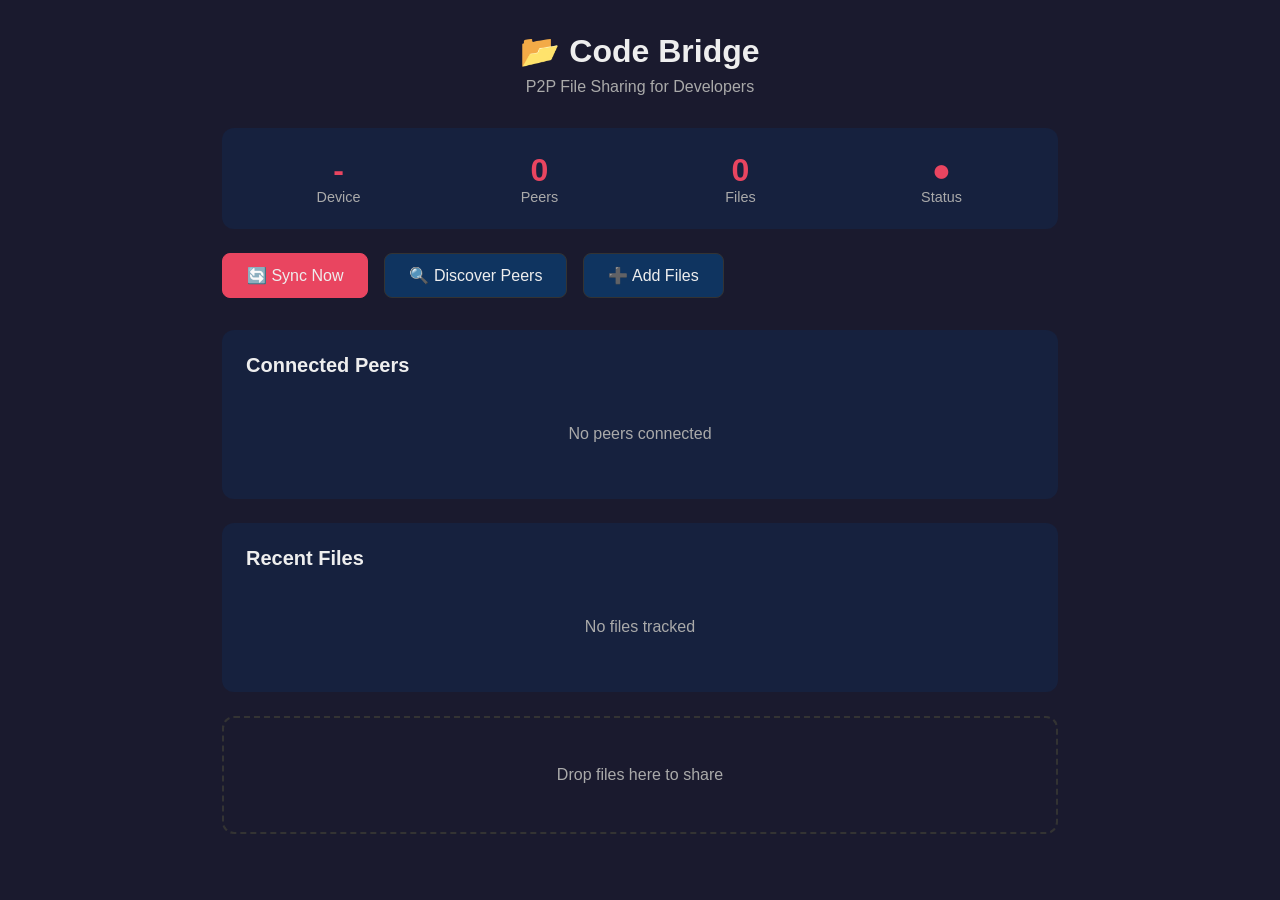
==== apps/desktop-ubuntu/src/index.html @ 5fa214fa "Implement Coachly Code Bridge - Full Phase 1 Complete implementation of P2P file sharing bridge for " ====
<!DOCTYPE html>
<html lang="en">
<head>
    <meta charset="UTF-8">
    <meta name="viewport" content="width=device-width, initial-scale=1.0">
    <title>Code Bridge</title>
    <style>
        :root {
            --bg-primary: #1a1a2e;
            --bg-secondary: #16213e;
            --bg-tertiary: #0f3460;
            --text-primary: #eee;
            --text-secondary: #aaa;
            --accent: #e94560;
            --success: #4ade80;
        }

        * {
            box-sizing: border-box;
            margin: 0;
            padding: 0;
        }

        body {
            font-family: -apple-system, BlinkMacSystemFont, 'Segoe UI', Roboto, sans-serif;
            background: var(--bg-primary);
            color: var(--text-primary);
            min-height: 100vh;
        }

        .container {
            max-width: 900px;
            margin: 0 auto;
            padding: 2rem;
        }

        header {
            text-align: center;
            margin-bottom: 2rem;
        }

        header h1 {
            font-size: 2rem;
            margin-bottom: 0.5rem;
        }

        header p {
            color: var(--text-secondary);
        }

        .status-card {
            background: var(--bg-secondary);
            border-radius: 12px;
            padding: 1.5rem;
            margin-bottom: 1.5rem;
            display: grid;
            grid-template-columns: repeat(auto-fit, minmax(150px, 1fr));
            gap: 1rem;
        }

        .stat {
            text-align: center;
        }

        .stat-value {
            font-size: 2rem;
            font-weight: bold;
            color: var(--accent);
        }

        .stat-label {
            font-size: 0.9rem;
            color: var(--text-secondary);
        }

        .actions {
            display: flex;
            gap: 1rem;
            margin-bottom: 2rem;
            flex-wrap: wrap;
        }

        button {
            padding: 0.75rem 1.5rem;
            background: var(--bg-tertiary);
            border: 1px solid #333;
            border-radius: 8px;
            color: var(--text-primary);
            cursor: pointer;
            font-size: 1rem;
            transition: all 0.2s;
        }

        button:hover {
            background: var(--accent);
            border-color: var(--accent);
        }

        button.primary {
            background: var(--accent);
            border-color: var(--accent);
        }

        .section {
            background: var(--bg-secondary);
            border-radius: 12px;
            padding: 1.5rem;
            margin-bottom: 1.5rem;
        }

        .section h2 {
            margin-bottom: 1rem;
            font-size: 1.25rem;
        }

        .list {
            list-style: none;
        }

        .list-item {
            display: flex;
            justify-content: space-between;
            align-items: center;
            padding: 0.75rem 0;
            border-bottom: 1px solid #333;
        }

        .list-item:last-child {
            border-bottom: none;
        }

        .list-item-name {
            display: flex;
            align-items: center;
            gap: 0.5rem;
        }

        .list-item-meta {
            color: var(--text-secondary);
            font-size: 0.9rem;
        }

        .status-dot {
            width: 8px;
            height: 8px;
            border-radius: 50%;
            background: var(--success);
        }

        .empty {
            text-align: center;
            color: var(--text-secondary);
            padding: 2rem;
        }

        .drop-zone {
            border: 2px dashed #333;
            border-radius: 12px;
            padding: 3rem;
            text-align: center;
            color: var(--text-secondary);
            transition: all 0.2s;
        }

        .drop-zone.active {
            border-color: var(--accent);
            background: rgba(233, 69, 96, 0.1);
        }
    </style>
</head>
<body>
    <div class="container">
        <header>
            <h1>📂 Code Bridge</h1>
            <p>P2P File Sharing for Developers</p>
        </header>

        <div class="status-card">
            <div class="stat">
                <div class="stat-value" id="device-name">-</div>
                <div class="stat-label">Device</div>
            </div>
            <div class="stat">
                <div class="stat-value" id="peer-count">0</div>
                <div class="stat-label">Peers</div>
            </div>
            <div class="stat">
                <div class="stat-value" id="file-count">0</div>
                <div class="stat-label">Files</div>
            </div>
            <div class="stat">
                <div class="stat-value" id="sync-status">●</div>
                <div class="stat-label">Status</div>
            </div>
        </div>

        <div class="actions">
            <button class="primary" id="sync-btn">🔄 Sync Now</button>
            <button id="discover-btn">🔍 Discover Peers</button>
            <button id="add-files-btn">➕ Add Files</button>
        </div>

        <div class="section">
            <h2>Connected Peers</h2>
            <ul class="list" id="peer-list">
                <li class="empty">No peers connected</li>
            </ul>
        </div>

        <div class="section">
            <h2>Recent Files</h2>
            <ul class="list" id="file-list">
                <li class="empty">No files tracked</li>
            </ul>
        </div>

        <div class="drop-zone" id="drop-zone">
            <p>Drop files here to share</p>
        </div>
    </div>

    <script>
        const { invoke } = window.__TAURI__.core;

        async function updateStatus() {
            try {
                const status = await invoke('get_status');
                document.getElementById('device-name').textContent = status.device_name;
                document.getElementById('peer-count').textContent = status.peer_count;
                document.getElementById('file-count').textContent = status.file_count;
                document.getElementById('sync-status').textContent = status.is_syncing ? '🔄' : '✓';
                document.getElementById('sync-status').style.color = status.is_syncing ? '#fbbf24' : '#4ade80';
            } catch (e) {
                console.error('Failed to get status:', e);
            }
        }

        async function updatePeers() {
            try {
                const peers = await invoke('list_peers');
                const list = document.getElementById('peer-list');

                if (peers.length === 0) {
                    list.innerHTML = '<li class="empty">No peers connected</li>';
                } else {
                    list.innerHTML = peers.map(p => `
                        <li class="list-item">
                            <span class="list-item-name">
                                <span class="status-dot"></span>
                                ${p.name}
                            </span>
                            <span class="list-item-meta">${p.id.slice(0, 16)}...</span>
                        </li>
                    `).join('');
                }
            } catch (e) {
                console.error('Failed to list peers:', e);
            }
        }

        async function updateFiles() {
            try {
                const files = await invoke('list_files');
                const list = document.getElementById('file-list');

                if (files.length === 0) {
                    list.innerHTML = '<li class="empty">No files tracked</li>';
                } else {
                    list.innerHTML = files.slice(0, 10).map(f => `
                        <li class="list-item">
                            <span class="list-item-name">${f.path}</span>
                            <span class="list-item-meta">${formatSize(f.size)}</span>
                        </li>
                    `).join('');
                }
            } catch (e) {
                console.error('Failed to list files:', e);
            }
        }

        function formatSize(bytes) {
            const units = ['B', 'KB', 'MB', 'GB'];
            let size = bytes;
            let unitIndex = 0;
            while (size >= 1024 && unitIndex < units.length - 1) {
                size /= 1024;
                unitIndex++;
            }
            return `${size.toFixed(1)} ${units[unitIndex]}`;
        }

        document.getElementById('sync-btn').addEventListener('click', async () => {
            try {
                await invoke('start_sync');
                updateStatus();
            } catch (e) {
                console.error('Sync failed:', e);
            }
        });

        document.getElementById('discover-btn').addEventListener('click', async () => {
            try {
                await invoke('discover_peers');
                updatePeers();
            } catch (e) {
                console.error('Discovery failed:', e);
            }
        });

        document.getElementById('add-files-btn').addEventListener('click', async () => {
            // Use Tauri dialog
            const { open } = window.__TAURI__.dialog;
            const selected = await open({ multiple: true, directory: false });
            if (selected) {
                const paths = Array.isArray(selected) ? selected : [selected];
                const count = await invoke('add_files', { paths });
                alert(`Added ${count} files`);
                updateFiles();
                updateStatus();
            }
        });

        // Drag and drop
        const dropZone = document.getElementById('drop-zone');
        dropZone.addEventListener('dragover', (e) => {
            e.preventDefault();
            dropZone.classList.add('active');
        });
        dropZone.addEventListener('dragleave', () => {
            dropZone.classList.remove('active');
        });
        dropZone.addEventListener('drop', async (e) => {
            e.preventDefault();
            dropZone.classList.remove('active');
            // Handle dropped files via Tauri
        });

        // Initial load
        updateStatus();
        updatePeers();
        updateFiles();

        // Periodic refresh
        setInterval(() => {
            updateStatus();
            updatePeers();
        }, 5000);
    </script>
</body>
</html>
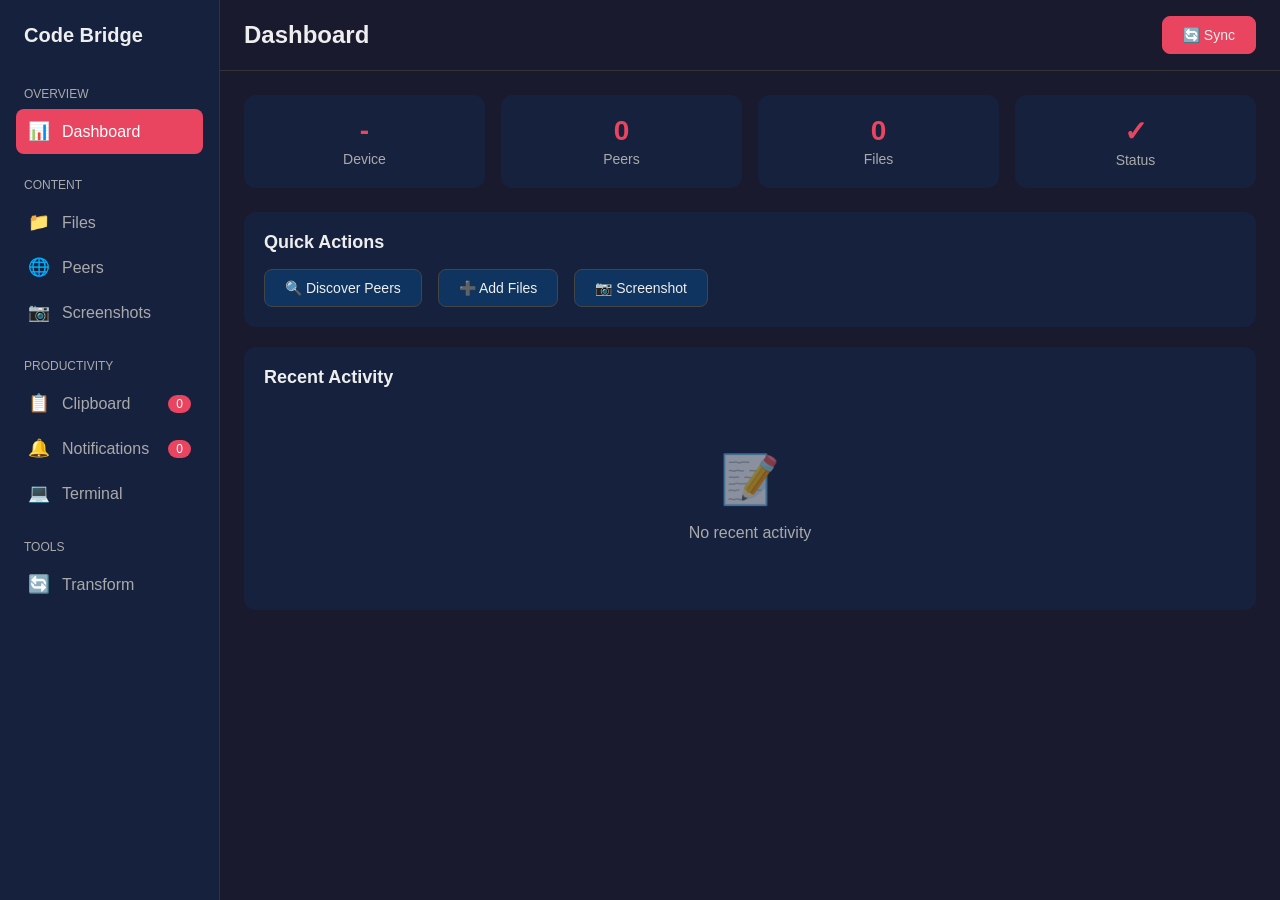
==== commit fa6a34e4: "Add new productivity features with cross-platform UI Implement Phase 2 features from the enhancement" ====
--- a/apps/desktop-ubuntu/src/index.html
+++ b/apps/desktop-ubuntu/src/index.html
@@ -13,6 +13,9 @@
             --text-secondary: #aaa;
             --accent: #e94560;
             --success: #4ade80;
+            --warning: #fbbf24;
+            --error: #ef4444;
+            --info: #3b82f6;
         }
 
         * {
@@ -26,74 +29,162 @@
             background: var(--bg-primary);
             color: var(--text-primary);
             min-height: 100vh;
-        }
-
-        .container {
-            max-width: 900px;
-            margin: 0 auto;
-            padding: 2rem;
-        }
-
-        header {
-            text-align: center;
+            display: flex;
+        }
+
+        /* Sidebar */
+        .sidebar {
+            width: 220px;
+            background: var(--bg-secondary);
+            padding: 1rem;
+            display: flex;
+            flex-direction: column;
+            border-right: 1px solid #333;
+        }
+
+        .logo {
+            font-size: 1.25rem;
+            font-weight: bold;
             margin-bottom: 2rem;
-        }
-
-        header h1 {
-            font-size: 2rem;
+            padding: 0.5rem;
+        }
+
+        .nav-section {
+            margin-bottom: 1.5rem;
+        }
+
+        .nav-section-title {
+            font-size: 0.75rem;
+            text-transform: uppercase;
+            color: var(--text-secondary);
             margin-bottom: 0.5rem;
-        }
-
-        header p {
+            padding: 0 0.5rem;
+        }
+
+        .nav-item {
+            display: flex;
+            align-items: center;
+            gap: 0.75rem;
+            padding: 0.75rem;
+            border-radius: 8px;
+            cursor: pointer;
+            transition: all 0.2s;
             color: var(--text-secondary);
+        }
+
+        .nav-item:hover {
+            background: var(--bg-tertiary);
+            color: var(--text-primary);
+        }
+
+        .nav-item.active {
+            background: var(--accent);
+            color: white;
+        }
+
+        .nav-item .icon {
+            font-size: 1.1rem;
+        }
+
+        .nav-item .badge {
+            margin-left: auto;
+            background: var(--accent);
+            color: white;
+            padding: 0.125rem 0.5rem;
+            border-radius: 10px;
+            font-size: 0.75rem;
+        }
+
+        .nav-item.active .badge {
+            background: white;
+            color: var(--accent);
+        }
+
+        /* Main Content */
+        .main {
+            flex: 1;
+            display: flex;
+            flex-direction: column;
+            overflow: hidden;
+        }
+
+        .header {
+            padding: 1rem 1.5rem;
+            border-bottom: 1px solid #333;
+            display: flex;
+            align-items: center;
+            justify-content: space-between;
+        }
+
+        .header h1 {
+            font-size: 1.5rem;
+        }
+
+        .header-actions {
+            display: flex;
+            gap: 0.5rem;
+        }
+
+        .content {
+            flex: 1;
+            overflow-y: auto;
+            padding: 1.5rem;
+        }
+
+        /* View containers */
+        .view {
+            display: none;
+        }
+
+        .view.active {
+            display: block;
+        }
+
+        /* Status cards */
+        .status-grid {
+            display: grid;
+            grid-template-columns: repeat(auto-fit, minmax(150px, 1fr));
+            gap: 1rem;
+            margin-bottom: 1.5rem;
         }
 
         .status-card {
             background: var(--bg-secondary);
             border-radius: 12px;
-            padding: 1.5rem;
-            margin-bottom: 1.5rem;
-            display: grid;
-            grid-template-columns: repeat(auto-fit, minmax(150px, 1fr));
-            gap: 1rem;
-        }
-
-        .stat {
+            padding: 1.25rem;
             text-align: center;
         }
 
-        .stat-value {
-            font-size: 2rem;
+        .status-card .value {
+            font-size: 1.75rem;
             font-weight: bold;
             color: var(--accent);
         }
 
-        .stat-label {
-            font-size: 0.9rem;
+        .status-card .label {
+            font-size: 0.875rem;
             color: var(--text-secondary);
-        }
-
-        .actions {
-            display: flex;
-            gap: 1rem;
-            margin-bottom: 2rem;
-            flex-wrap: wrap;
-        }
-
+            margin-top: 0.25rem;
+        }
+
+        /* Buttons */
         button {
-            padding: 0.75rem 1.5rem;
+            padding: 0.625rem 1.25rem;
             background: var(--bg-tertiary);
-            border: 1px solid #333;
+            border: 1px solid #444;
             border-radius: 8px;
             color: var(--text-primary);
             cursor: pointer;
-            font-size: 1rem;
+            font-size: 0.875rem;
             transition: all 0.2s;
+            display: inline-flex;
+            align-items: center;
+            gap: 0.5rem;
         }
 
         button:hover {
-            background: var(--accent);
-            border-color: var(--accent);
+            background: #1a4d6e;
+            border-color: #555;
         }
 
         button.primary {
@@ -101,127 +192,860 @@
             border-color: var(--accent);
         }
 
+        button.primary:hover {
+            background: #d13550;
+        }
+
+        button.small {
+            padding: 0.375rem 0.75rem;
+            font-size: 0.75rem;
+        }
+
+        /* Section boxes */
         .section {
             background: var(--bg-secondary);
             border-radius: 12px;
-            padding: 1.5rem;
-            margin-bottom: 1.5rem;
-        }
-
-        .section h2 {
+            padding: 1.25rem;
+            margin-bottom: 1.25rem;
+        }
+
+        .section-header {
+            display: flex;
+            align-items: center;
+            justify-content: space-between;
             margin-bottom: 1rem;
-            font-size: 1.25rem;
-        }
-
+        }
+
+        .section-title {
+            font-size: 1.125rem;
+            font-weight: 600;
+        }
+
+        /* Lists */
         .list {
             list-style: none;
         }
 
         .list-item {
             display: flex;
-            justify-content: space-between;
             align-items: center;
-            padding: 0.75rem 0;
+            padding: 0.875rem;
             border-bottom: 1px solid #333;
+            gap: 1rem;
+            transition: background 0.2s;
         }
 
         .list-item:last-child {
             border-bottom: none;
         }
 
-        .list-item-name {
+        .list-item:hover {
+            background: var(--bg-tertiary);
+            border-radius: 8px;
+        }
+
+        .list-item .icon {
+            font-size: 1.25rem;
+        }
+
+        .list-item .content {
+            flex: 1;
+            min-width: 0;
+        }
+
+        .list-item .title {
+            font-weight: 500;
+            margin-bottom: 0.25rem;
+        }
+
+        .list-item .subtitle {
+            font-size: 0.875rem;
+            color: var(--text-secondary);
+        }
+
+        .list-item .meta {
+            font-size: 0.875rem;
+            color: var(--text-secondary);
+            text-align: right;
+        }
+
+        .list-item .actions {
+            display: flex;
+            gap: 0.5rem;
+            opacity: 0;
+            transition: opacity 0.2s;
+        }
+
+        .list-item:hover .actions {
+            opacity: 1;
+        }
+
+        .empty {
+            text-align: center;
+            color: var(--text-secondary);
+            padding: 3rem;
+        }
+
+        .empty .icon {
+            font-size: 3rem;
+            margin-bottom: 1rem;
+            opacity: 0.5;
+        }
+
+        /* Split view */
+        .split-view {
+            display: grid;
+            grid-template-columns: 1fr 1fr;
+            gap: 1.5rem;
+            height: 100%;
+        }
+
+        .split-view > div {
+            display: flex;
+            flex-direction: column;
+            overflow: hidden;
+        }
+
+        /* Tabs */
+        .tabs {
+            display: flex;
+            gap: 0.5rem;
+            margin-bottom: 1rem;
+            border-bottom: 1px solid #333;
+            padding-bottom: 0.5rem;
+        }
+
+        .tab {
+            padding: 0.5rem 1rem;
+            background: transparent;
+            border: none;
+            border-radius: 6px;
+            color: var(--text-secondary);
+            cursor: pointer;
+        }
+
+        .tab:hover {
+            background: var(--bg-tertiary);
+            color: var(--text-primary);
+        }
+
+        .tab.active {
+            background: var(--accent);
+            color: white;
+        }
+
+        /* Forms */
+        .form-group {
+            margin-bottom: 1rem;
+        }
+
+        .form-label {
+            display: block;
+            font-size: 0.875rem;
+            color: var(--text-secondary);
+            margin-bottom: 0.5rem;
+        }
+
+        input, select, textarea {
+            width: 100%;
+            padding: 0.625rem;
+            background: var(--bg-tertiary);
+            border: 1px solid #444;
+            border-radius: 6px;
+            color: var(--text-primary);
+            font-size: 0.875rem;
+        }
+
+        input:focus, select:focus, textarea:focus {
+            outline: none;
+            border-color: var(--accent);
+        }
+
+        textarea {
+            resize: vertical;
+            font-family: 'Monaco', 'Menlo', monospace;
+        }
+
+        /* Code block */
+        .code-block {
+            background: #0d1117;
+            border-radius: 8px;
+            padding: 1rem;
+            font-family: 'Monaco', 'Menlo', monospace;
+            font-size: 0.875rem;
+            overflow-x: auto;
+            color: #c9d1d9;
+        }
+
+        /* Notification styles */
+        .notification-item {
+            position: relative;
+        }
+
+        .notification-item .priority-dot {
+            width: 8px;
+            height: 8px;
+            border-radius: 50%;
+            flex-shrink: 0;
+        }
+
+        .notification-item .priority-dot.critical { background: var(--error); }
+        .notification-item .priority-dot.high { background: var(--warning); }
+        .notification-item .priority-dot.normal { background: var(--info); }
+        .notification-item .priority-dot.low { background: var(--text-secondary); }
+
+        .notification-item.unread {
+            background: rgba(233, 69, 96, 0.05);
+        }
+
+        /* Terminal styles */
+        .terminal-output {
+            background: #0d1117;
+            border-radius: 8px;
+            padding: 1rem;
+            font-family: 'Monaco', 'Menlo', monospace;
+            font-size: 0.875rem;
+            color: #4ade80;
+            height: 300px;
+            overflow-y: auto;
+            white-space: pre-wrap;
+        }
+
+        .recording-controls {
+            display: flex;
+            align-items: center;
+            gap: 1rem;
+            padding: 1rem;
+            background: var(--bg-tertiary);
+            border-radius: 8px;
+            margin-bottom: 1rem;
+        }
+
+        .recording-indicator {
             display: flex;
             align-items: center;
             gap: 0.5rem;
         }
 
-        .list-item-meta {
+        .recording-indicator .dot {
+            width: 12px;
+            height: 12px;
+            border-radius: 50%;
+            background: var(--error);
+            animation: pulse 1s infinite;
+        }
+
+        @keyframes pulse {
+            0%, 100% { opacity: 1; }
+            50% { opacity: 0.5; }
+        }
+
+        /* Image preview */
+        .image-preview {
+            background: var(--bg-tertiary);
+            border-radius: 8px;
+            aspect-ratio: 16/9;
+            display: flex;
+            align-items: center;
+            justify-content: center;
             color: var(--text-secondary);
-            font-size: 0.9rem;
-        }
-
-        .status-dot {
-            width: 8px;
-            height: 8px;
-            border-radius: 50%;
-            background: var(--success);
-        }
-
-        .empty {
-            text-align: center;
-            color: var(--text-secondary);
-            padding: 2rem;
         }
 
         .drop-zone {
-            border: 2px dashed #333;
+            border: 2px dashed #444;
             border-radius: 12px;
             padding: 3rem;
             text-align: center;
             color: var(--text-secondary);
             transition: all 0.2s;
-        }
-
-        .drop-zone.active {
+            cursor: pointer;
+        }
+
+        .drop-zone:hover, .drop-zone.active {
             border-color: var(--accent);
             background: rgba(233, 69, 96, 0.1);
+        }
+
+        /* Category badges */
+        .category-badge {
+            padding: 0.25rem 0.5rem;
+            border-radius: 4px;
+            font-size: 0.75rem;
+            font-weight: 500;
+        }
+
+        .category-badge.build { background: #3b82f6; color: white; }
+        .category-badge.test { background: #8b5cf6; color: white; }
+        .category-badge.pr { background: #10b981; color: white; }
+        .category-badge.security { background: #ef4444; color: white; }
+        .category-badge.system { background: #6b7280; color: white; }
+        .category-badge.code { background: #f59e0b; color: white; }
+        .category-badge.text { background: #3b82f6; color: white; }
+        .category-badge.url { background: #8b5cf6; color: white; }
+
+        /* Slider */
+        input[type="range"] {
+            -webkit-appearance: none;
+            background: var(--bg-tertiary);
+            border-radius: 4px;
+            height: 8px;
+        }
+
+        input[type="range"]::-webkit-slider-thumb {
+            -webkit-appearance: none;
+            width: 18px;
+            height: 18px;
+            border-radius: 50%;
+            background: var(--accent);
+            cursor: pointer;
+        }
+
+        /* Toggle */
+        .toggle {
+            position: relative;
+            width: 44px;
+            height: 24px;
+            background: var(--bg-tertiary);
+            border-radius: 12px;
+            cursor: pointer;
+            transition: background 0.2s;
+        }
+
+        .toggle.active {
+            background: var(--accent);
+        }
+
+        .toggle::after {
+            content: '';
+            position: absolute;
+            top: 2px;
+            left: 2px;
+            width: 20px;
+            height: 20px;
+            background: white;
+            border-radius: 50%;
+            transition: transform 0.2s;
+        }
+
+        .toggle.active::after {
+            transform: translateX(20px);
+        }
+
+        /* Scrollbar */
+        ::-webkit-scrollbar {
+            width: 8px;
+        }
+
+        ::-webkit-scrollbar-track {
+            background: var(--bg-primary);
+        }
+
+        ::-webkit-scrollbar-thumb {
+            background: #444;
+            border-radius: 4px;
+        }
+
+        ::-webkit-scrollbar-thumb:hover {
+            background: #555;
         }
     </style>
 </head>
 <body>
-    <div class="container">
-        <header>
-            <h1>📂 Code Bridge</h1>
-            <p>P2P File Sharing for Developers</p>
-        </header>
-
-        <div class="status-card">
-            <div class="stat">
-                <div class="stat-value" id="device-name">-</div>
-                <div class="stat-label">Device</div>
-            </div>
-            <div class="stat">
-                <div class="stat-value" id="peer-count">0</div>
-                <div class="stat-label">Peers</div>
-            </div>
-            <div class="stat">
-                <div class="stat-value" id="file-count">0</div>
-                <div class="stat-label">Files</div>
-            </div>
-            <div class="stat">
-                <div class="stat-value" id="sync-status">●</div>
-                <div class="stat-label">Status</div>
+    <!-- Sidebar -->
+    <div class="sidebar">
+        <div class="logo">Code Bridge</div>
+
+        <div class="nav-section">
+            <div class="nav-section-title">Overview</div>
+            <div class="nav-item active" data-view="dashboard">
+                <span class="icon">📊</span>
+                <span>Dashboard</span>
             </div>
         </div>
 
-        <div class="actions">
-            <button class="primary" id="sync-btn">🔄 Sync Now</button>
-            <button id="discover-btn">🔍 Discover Peers</button>
-            <button id="add-files-btn">➕ Add Files</button>
+        <div class="nav-section">
+            <div class="nav-section-title">Content</div>
+            <div class="nav-item" data-view="files">
+                <span class="icon">📁</span>
+                <span>Files</span>
+            </div>
+            <div class="nav-item" data-view="peers">
+                <span class="icon">🌐</span>
+                <span>Peers</span>
+            </div>
+            <div class="nav-item" data-view="screenshots">
+                <span class="icon">📷</span>
+                <span>Screenshots</span>
+            </div>
         </div>
 
-        <div class="section">
-            <h2>Connected Peers</h2>
-            <ul class="list" id="peer-list">
-                <li class="empty">No peers connected</li>
-            </ul>
+        <div class="nav-section">
+            <div class="nav-section-title">Productivity</div>
+            <div class="nav-item" data-view="clipboard">
+                <span class="icon">📋</span>
+                <span>Clipboard</span>
+                <span class="badge" id="clipboard-count">0</span>
+            </div>
+            <div class="nav-item" data-view="notifications">
+                <span class="icon">🔔</span>
+                <span>Notifications</span>
+                <span class="badge" id="notification-count">0</span>
+            </div>
+            <div class="nav-item" data-view="terminal">
+                <span class="icon">💻</span>
+                <span>Terminal</span>
+            </div>
         </div>
 
-        <div class="section">
-            <h2>Recent Files</h2>
-            <ul class="list" id="file-list">
-                <li class="empty">No files tracked</li>
-            </ul>
-        </div>
-
-        <div class="drop-zone" id="drop-zone">
-            <p>Drop files here to share</p>
+        <div class="nav-section">
+            <div class="nav-section-title">Tools</div>
+            <div class="nav-item" data-view="transform">
+                <span class="icon">🔄</span>
+                <span>Transform</span>
+            </div>
         </div>
     </div>
 
+    <!-- Main Content -->
+    <div class="main">
+        <div class="header">
+            <h1 id="view-title">Dashboard</h1>
+            <div class="header-actions">
+                <button id="sync-btn" class="primary">🔄 Sync</button>
+            </div>
+        </div>
+
+        <div class="content">
+            <!-- Dashboard View -->
+            <div id="dashboard-view" class="view active">
+                <div class="status-grid">
+                    <div class="status-card">
+                        <div class="value" id="device-name">-</div>
+                        <div class="label">Device</div>
+                    </div>
+                    <div class="status-card">
+                        <div class="value" id="peer-count">0</div>
+                        <div class="label">Peers</div>
+                    </div>
+                    <div class="status-card">
+                        <div class="value" id="file-count">0</div>
+                        <div class="label">Files</div>
+                    </div>
+                    <div class="status-card">
+                        <div class="value" id="sync-status">✓</div>
+                        <div class="label">Status</div>
+                    </div>
+                </div>
+
+                <div class="section">
+                    <div class="section-header">
+                        <h3 class="section-title">Quick Actions</h3>
+                    </div>
+                    <div style="display: flex; gap: 1rem; flex-wrap: wrap;">
+                        <button id="discover-btn">🔍 Discover Peers</button>
+                        <button id="add-files-btn">➕ Add Files</button>
+                        <button id="take-screenshot-btn">📷 Screenshot</button>
+                    </div>
+                </div>
+
+                <div class="section">
+                    <div class="section-header">
+                        <h3 class="section-title">Recent Activity</h3>
+                    </div>
+                    <ul class="list" id="activity-list">
+                        <li class="empty">
+                            <div class="icon">📝</div>
+                            <div>No recent activity</div>
+                        </li>
+                    </ul>
+                </div>
+            </div>
+
+            <!-- Files View -->
+            <div id="files-view" class="view">
+                <div class="section">
+                    <div class="section-header">
+                        <h3 class="section-title">Tracked Files</h3>
+                        <button id="add-files-btn-2">➕ Add Files</button>
+                    </div>
+                    <ul class="list" id="file-list">
+                        <li class="empty">
+                            <div class="icon">📁</div>
+                            <div>No files tracked</div>
+                        </li>
+                    </ul>
+                </div>
+
+                <div class="drop-zone" id="drop-zone">
+                    <div class="icon">📂</div>
+                    <p>Drop files here to share</p>
+                </div>
+            </div>
+
+            <!-- Peers View -->
+            <div id="peers-view" class="view">
+                <div class="section">
+                    <div class="section-header">
+                        <h3 class="section-title">Connected Peers</h3>
+                        <button id="discover-btn-2">🔍 Discover</button>
+                    </div>
+                    <ul class="list" id="peer-list">
+                        <li class="empty">
+                            <div class="icon">🌐</div>
+                            <div>No peers connected</div>
+                        </li>
+                    </ul>
+                </div>
+            </div>
+
+            <!-- Screenshots View -->
+            <div id="screenshots-view" class="view">
+                <div class="section">
+                    <div class="section-header">
+                        <h3 class="section-title">Screenshots</h3>
+                        <div style="display: flex; gap: 0.5rem;">
+                            <button id="capture-fullscreen">🖥️ Fullscreen</button>
+                            <button id="capture-selection">✂️ Selection</button>
+                        </div>
+                    </div>
+                    <ul class="list" id="screenshot-list">
+                        <li class="empty">
+                            <div class="icon">📷</div>
+                            <div>No screenshots captured</div>
+                        </li>
+                    </ul>
+                </div>
+            </div>
+
+            <!-- Clipboard View -->
+            <div id="clipboard-view" class="view">
+                <div class="section">
+                    <div class="section-header">
+                        <h3 class="section-title">Clipboard History</h3>
+                        <div style="display: flex; gap: 0.5rem; align-items: center;">
+                            <input type="text" id="clipboard-search" placeholder="Search..." style="width: 200px;">
+                            <button id="clipboard-favorites" class="small">⭐ Favorites</button>
+                            <button id="clipboard-clear" class="small">🗑️ Clear</button>
+                        </div>
+                    </div>
+                    <ul class="list" id="clipboard-list">
+                        <li class="empty">
+                            <div class="icon">📋</div>
+                            <div>No clipboard history</div>
+                        </li>
+                    </ul>
+                </div>
+            </div>
+
+            <!-- Notifications View -->
+            <div id="notifications-view" class="view">
+                <div class="tabs" id="notification-tabs">
+                    <button class="tab active" data-filter="all">All</button>
+                    <button class="tab" data-filter="build">🔨 Builds</button>
+                    <button class="tab" data-filter="test">🧪 Tests</button>
+                    <button class="tab" data-filter="pr">🔀 PRs</button>
+                    <button class="tab" data-filter="security">🛡️ Security</button>
+                </div>
+
+                <div class="section">
+                    <div class="section-header">
+                        <h3 class="section-title">Notifications</h3>
+                        <button id="mark-all-read" class="small">✓ Mark All Read</button>
+                    </div>
+                    <ul class="list" id="notification-list">
+                        <li class="empty">
+                            <div class="icon">🔔</div>
+                            <div>No notifications</div>
+                        </li>
+                    </ul>
+                </div>
+            </div>
+
+            <!-- Terminal View -->
+            <div id="terminal-view" class="view">
+                <div class="tabs" id="terminal-tabs">
+                    <button class="tab active" data-tab="recordings">Recordings</button>
+                    <button class="tab" data-tab="history">History</button>
+                    <button class="tab" data-tab="environment">Environment</button>
+                </div>
+
+                <div id="recordings-panel">
+                    <div class="recording-controls">
+                        <button id="start-recording" class="primary">⏺️ Start Recording</button>
+                        <button id="stop-recording" style="display:none;">⏹️ Stop</button>
+                        <span id="recording-status" style="display:none;" class="recording-indicator">
+                            <span class="dot"></span>
+                            <span>Recording...</span>
+                        </span>
+                    </div>
+
+                    <div class="split-view" style="height: 400px;">
+                        <div class="section" style="margin: 0;">
+                            <h4 style="margin-bottom: 1rem;">Recordings</h4>
+                            <ul class="list" id="recording-list">
+                                <li class="empty">
+                                    <div class="icon">🎬</div>
+                                    <div>No recordings yet</div>
+                                </li>
+                            </ul>
+                        </div>
+                        <div class="section" style="margin: 0;">
+                            <h4 style="margin-bottom: 1rem;">Preview</h4>
+                            <div class="terminal-output" id="recording-preview">
+                                Select a recording to preview
+                            </div>
+                        </div>
+                    </div>
+                </div>
+
+                <div id="history-panel" style="display: none;">
+                    <div class="section">
+                        <div class="section-header">
+                            <h3 class="section-title">Command History</h3>
+                            <input type="text" id="history-search" placeholder="Search commands..." style="width: 250px;">
+                        </div>
+                        <ul class="list" id="history-list">
+                            <li class="empty">
+                                <div class="icon">📜</div>
+                                <div>No command history</div>
+                            </li>
+                        </ul>
+                    </div>
+                </div>
+
+                <div id="environment-panel" style="display: none;">
+                    <div class="tabs" id="env-tabs">
+                        <button class="tab active" data-env="aliases">Aliases</button>
+                        <button class="tab" data-env="functions">Functions</button>
+                        <button class="tab" data-env="vars">Variables</button>
+                    </div>
+
+                    <div class="section" id="aliases-section">
+                        <ul class="list" id="alias-list">
+                            <li class="empty">No aliases synced</li>
+                        </ul>
+                    </div>
+
+                    <div class="section" id="functions-section" style="display: none;">
+                        <ul class="list" id="function-list">
+                            <li class="empty">No functions synced</li>
+                        </ul>
+                    </div>
+
+                    <div class="section" id="vars-section" style="display: none;">
+                        <ul class="list" id="var-list">
+                            <li class="empty">No environment variables synced</li>
+                        </ul>
+                    </div>
+                </div>
+            </div>
+
+            <!-- Transform View -->
+            <div id="transform-view" class="view">
+                <div class="tabs" id="transform-tabs">
+                    <button class="tab active" data-transform="images">🖼️ Images</button>
+                    <button class="tab" data-transform="data">📄 Data</button>
+                    <button class="tab" data-transform="documents">📝 Documents</button>
+                </div>
+
+                <div id="images-transform-panel">
+                    <div class="split-view">
+                        <div>
+                            <div class="section">
+                                <h4>Source Image</h4>
+                                <div class="drop-zone" id="image-drop-zone">
+                                    <div class="icon">🖼️</div>
+                                    <p>Drop image here or click to select</p>
+                                </div>
+                            </div>
+                        </div>
+                        <div>
+                            <div class="section">
+                                <h4>Output Settings</h4>
+                                <div class="form-group">
+                                    <label class="form-label">Format</label>
+                                    <select id="image-format">
+                                        <option value="png">PNG</option>
+                                        <option value="jpeg">JPEG</option>
+                                        <option value="webp" selected>WebP</option>
+                                        <option value="gif">GIF</option>
+                                    </select>
+                                </div>
+                                <div class="form-group">
+                                    <label class="form-label">Quality: <span id="quality-value">85</span>%</label>
+                                    <input type="range" id="image-quality" min="1" max="100" value="85">
+                                </div>
+                                <div class="form-group">
+                                    <label style="display: flex; align-items: center; gap: 0.5rem; cursor: pointer;">
+                                        <div class="toggle" id="resize-toggle"></div>
+                                        <span>Resize Image</span>
+                                    </label>
+                                </div>
+                                <div id="resize-options" style="display: none;">
+                                    <div style="display: flex; gap: 0.5rem; align-items: center;">
+                                        <input type="number" id="resize-width" placeholder="Width" style="width: 100px;">
+                                        <span>x</span>
+                                        <input type="number" id="resize-height" placeholder="Height" style="width: 100px;">
+                                        <span>px</span>
+                                    </div>
+                                </div>
+                                <button id="convert-image" class="primary" style="width: 100%; margin-top: 1rem;">
+                                    Convert
+                                </button>
+                            </div>
+                        </div>
+                    </div>
+                </div>
+
+                <div id="data-transform-panel" style="display: none;">
+                    <div style="display: flex; gap: 1rem; align-items: center; margin-bottom: 1rem;">
+                        <select id="from-format" style="width: 120px;">
+                            <option value="json">JSON</option>
+                            <option value="yaml">YAML</option>
+                            <option value="toml">TOML</option>
+                            <option value="xml">XML</option>
+                        </select>
+                        <span>→</span>
+                        <select id="to-format" style="width: 120px;">
+                            <option value="json">JSON</option>
+                            <option value="yaml" selected>YAML</option>
+                            <option value="toml">TOML</option>
+                            <option value="xml">XML</option>
+                        </select>
+                        <button id="convert-data" class="primary">Convert</button>
+                        <button id="swap-formats">⇄ Swap</button>
+                    </div>
+
+                    <div class="split-view" style="height: 400px;">
+                        <div class="section" style="margin: 0;">
+                            <h4 style="margin-bottom: 0.5rem;">Input</h4>
+                            <textarea id="data-input" style="height: 300px;" placeholder="Paste your data here..."></textarea>
+                        </div>
+                        <div class="section" style="margin: 0;">
+                            <div style="display: flex; justify-content: space-between; margin-bottom: 0.5rem;">
+                                <h4>Output</h4>
+                                <button id="copy-output" class="small">📋 Copy</button>
+                            </div>
+                            <textarea id="data-output" style="height: 300px;" readonly></textarea>
+                        </div>
+                    </div>
+                </div>
+
+                <div id="documents-transform-panel" style="display: none;">
+                    <div style="display: flex; gap: 1rem; align-items: center; margin-bottom: 1rem;">
+                        <select id="doc-from-format" style="width: 150px;">
+                            <option value="markdown">Markdown</option>
+                            <option value="html">HTML</option>
+                            <option value="text">Plain Text</option>
+                        </select>
+                        <span>→</span>
+                        <select id="doc-to-format" style="width: 150px;">
+                            <option value="markdown">Markdown</option>
+                            <option value="html" selected>HTML</option>
+                            <option value="text">Plain Text</option>
+                        </select>
+                        <button id="convert-doc" class="primary">Convert</button>
+                    </div>
+
+                    <div class="split-view" style="height: 400px;">
+                        <div class="section" style="margin: 0;">
+                            <h4 style="margin-bottom: 0.5rem;">Input</h4>
+                            <textarea id="doc-input" style="height: 300px;" placeholder="Enter your document..."></textarea>
+                        </div>
+                        <div class="section" style="margin: 0;">
+                            <div style="display: flex; justify-content: space-between; margin-bottom: 0.5rem;">
+                                <h4>Output</h4>
+                                <button id="copy-doc-output" class="small">📋 Copy</button>
+                            </div>
+                            <textarea id="doc-output" style="height: 300px;" readonly></textarea>
+                        </div>
+                    </div>
+                </div>
+            </div>
+        </div>
+    </div>
+
     <script>
         const { invoke } = window.__TAURI__.core;
 
+        // State
+        let currentView = 'dashboard';
+        let clipboardHistory = [];
+        let notifications = [];
+        let terminalRecordings = [];
+        let commandHistory = [];
+        let isRecording = false;
+
+        // Navigation
+        document.querySelectorAll('.nav-item').forEach(item => {
+            item.addEventListener('click', () => {
+                const view = item.dataset.view;
+                switchView(view);
+            });
+        });
+
+        function switchView(view) {
+            document.querySelectorAll('.nav-item').forEach(i => i.classList.remove('active'));
+            document.querySelector(`[data-view="${view}"]`).classList.add('active');
+
+            document.querySelectorAll('.view').forEach(v => v.classList.remove('active'));
+            document.getElementById(`${view}-view`).classList.add('active');
+
+            const titles = {
+                dashboard: 'Dashboard',
+                files: 'Files',
+                peers: 'Peers',
+                screenshots: 'Screenshots',
+                clipboard: 'Clipboard',
+                notifications: 'Notifications',
+                terminal: 'Terminal',
+                transform: 'Transform'
+            };
+            document.getElementById('view-title').textContent = titles[view];
+            currentView = view;
+        }
+
+        // Tab handlers
+        document.querySelectorAll('.tabs').forEach(tabContainer => {
+            tabContainer.querySelectorAll('.tab').forEach(tab => {
+                tab.addEventListener('click', () => {
+                    tabContainer.querySelectorAll('.tab').forEach(t => t.classList.remove('active'));
+                    tab.classList.add('active');
+
+                    // Handle specific tab containers
+                    if (tabContainer.id === 'terminal-tabs') {
+                        const panel = tab.dataset.tab;
+                        document.getElementById('recordings-panel').style.display = panel === 'recordings' ? 'block' : 'none';
+                        document.getElementById('history-panel').style.display = panel === 'history' ? 'block' : 'none';
+                        document.getElementById('environment-panel').style.display = panel === 'environment' ? 'block' : 'none';
+                    } else if (tabContainer.id === 'transform-tabs') {
+                        const panel = tab.dataset.transform;
+                        document.getElementById('images-transform-panel').style.display = panel === 'images' ? 'block' : 'none';
+                        document.getElementById('data-transform-panel').style.display = panel === 'data' ? 'block' : 'none';
+                        document.getElementById('documents-transform-panel').style.display = panel === 'documents' ? 'block' : 'none';
+                    } else if (tabContainer.id === 'env-tabs') {
+                        const section = tab.dataset.env;
+                        document.getElementById('aliases-section').style.display = section === 'aliases' ? 'block' : 'none';
+                        document.getElementById('functions-section').style.display = section === 'functions' ? 'block' : 'none';
+                        document.getElementById('vars-section').style.display = section === 'vars' ? 'block' : 'none';
+                    }
+                });
+            });
+        });
+
+        // Toggle handlers
+        document.getElementById('resize-toggle').addEventListener('click', function() {
+            this.classList.toggle('active');
+            document.getElementById('resize-options').style.display =
+                this.classList.contains('active') ? 'block' : 'none';
+        });
+
+        // Quality slider
+        document.getElementById('image-quality').addEventListener('input', function() {
+            document.getElementById('quality-value').textContent = this.value;
+        });
+
+        // API Functions
         async function updateStatus() {
             try {
                 const status = await invoke('get_status');
@@ -241,15 +1065,16 @@
                 const list = document.getElementById('peer-list');
 
                 if (peers.length === 0) {
-                    list.innerHTML = '<li class="empty">No peers connected</li>';
+                    list.innerHTML = '<li class="empty"><div class="icon">🌐</div><div>No peers connected</div></li>';
                 } else {
                     list.innerHTML = peers.map(p => `
                         <li class="list-item">
-                            <span class="list-item-name">
-                                <span class="status-dot"></span>
-                                ${p.name}
-                            </span>
-                            <span class="list-item-meta">${p.id.slice(0, 16)}...</span>
+                            <span class="icon">💻</span>
+                            <div class="content">
+                                <div class="title">${p.name}</div>
+                                <div class="subtitle">${p.id.slice(0, 16)}...</div>
+                            </div>
+                            <span style="color: var(--success);">● Connected</span>
                         </li>
                     `).join('');
                 }
@@ -264,12 +1089,16 @@
                 const list = document.getElementById('file-list');
 
                 if (files.length === 0) {
-                    list.innerHTML = '<li class="empty">No files tracked</li>';
+                    list.innerHTML = '<li class="empty"><div class="icon">📁</div><div>No files tracked</div></li>';
                 } else {
-                    list.innerHTML = files.slice(0, 10).map(f => `
+                    list.innerHTML = files.slice(0, 20).map(f => `
                         <li class="list-item">
-                            <span class="list-item-name">${f.path}</span>
-                            <span class="list-item-meta">${formatSize(f.size)}</span>
+                            <span class="icon">📄</span>
+                            <div class="content">
+                                <div class="title">${f.path.split('/').pop()}</div>
+                                <div class="subtitle">${f.path}</div>
+                            </div>
+                            <span class="meta">${formatSize(f.size)}</span>
                         </li>
                     `).join('');
                 }
@@ -278,6 +1107,192 @@
             }
         }
 
+        async function loadClipboardHistory() {
+            try {
+                const history = await invoke('get_clipboard_history');
+                clipboardHistory = history;
+                updateClipboardList();
+            } catch (e) {
+                console.error('Failed to load clipboard:', e);
+                // Use sample data for demo
+                clipboardHistory = [
+                    { id: '1', type: 'code', preview: 'fn main() { println!("Hello"); }', timestamp: Date.now() - 3600000, favorite: true },
+                    { id: '2', type: 'url', preview: 'https://github.com/anthropics/claude-code', timestamp: Date.now() - 7200000, favorite: false },
+                    { id: '3', type: 'text', preview: 'Meeting notes from standup...', timestamp: Date.now() - 86400000, favorite: false }
+                ];
+                updateClipboardList();
+            }
+        }
+
+        function updateClipboardList() {
+            const list = document.getElementById('clipboard-list');
+            const count = document.getElementById('clipboard-count');
+            count.textContent = clipboardHistory.length;
+
+            if (clipboardHistory.length === 0) {
+                list.innerHTML = '<li class="empty"><div class="icon">📋</div><div>No clipboard history</div></li>';
+                return;
+            }
+
+            list.innerHTML = clipboardHistory.map(item => `
+                <li class="list-item">
+                    <span class="category-badge ${item.type}">${item.type}</span>
+                    <div class="content">
+                        <div class="title">${escapeHtml(item.preview.slice(0, 60))}${item.preview.length > 60 ? '...' : ''}</div>
+                        <div class="subtitle">${formatRelativeTime(item.timestamp)}</div>
+                    </div>
+                    <div class="actions">
+                        <button class="small" onclick="copyClipboardItem('${item.id}')">📋</button>
+                        <button class="small" onclick="toggleFavorite('${item.id}')">${item.favorite ? '⭐' : '☆'}</button>
+                    </div>
+                </li>
+            `).join('');
+        }
+
+        async function loadNotifications() {
+            try {
+                const notifs = await invoke('get_notifications');
+                notifications = notifs;
+                updateNotificationList();
+            } catch (e) {
+                // Use sample data for demo
+                notifications = [
+                    { id: '1', app: 'GitHub Actions', title: 'Build Succeeded', body: 'CI/CD pipeline completed', category: 'build', priority: 'normal', read: false, timestamp: Date.now() - 1800000 },
+                    { id: '2', app: 'GitHub', title: 'New PR Review', body: 'Alex commented on PR #42', category: 'pr', priority: 'high', read: false, timestamp: Date.now() - 3600000 },
+                    { id: '3', app: 'Security Scanner', title: 'Vulnerability Found', body: 'Detected outdated dependency', category: 'security', priority: 'critical', read: true, timestamp: Date.now() - 7200000 }
+                ];
+                updateNotificationList();
+            }
+        }
+
+        function updateNotificationList() {
+            const list = document.getElementById('notification-list');
+            const count = document.getElementById('notification-count');
+            const unread = notifications.filter(n => !n.read).length;
+            count.textContent = unread;
+
+            if (notifications.length === 0) {
+                list.innerHTML = '<li class="empty"><div class="icon">🔔</div><div>No notifications</div></li>';
+                return;
+            }
+
+            list.innerHTML = notifications.map(n => `
+                <li class="list-item notification-item ${n.read ? '' : 'unread'}">
+                    <span class="priority-dot ${n.priority}"></span>
+                    <span class="category-badge ${n.category}">${n.category}</span>
+                    <div class="content">
+                        <div class="title">${escapeHtml(n.title)}</div>
+                        <div class="subtitle">${escapeHtml(n.body)}</div>
+                    </div>
+                    <div class="meta">
+                        ${formatRelativeTime(n.timestamp)}<br>
+                        <span style="font-size: 0.75rem; color: var(--text-secondary);">${n.app}</span>
+                    </div>
+                </li>
+            `).join('');
+        }
+
+        async function loadTerminalData() {
+            // Sample data for demo
+            terminalRecordings = [
+                { id: '1', title: 'Project Setup', shell: 'zsh', duration: 245, timestamp: Date.now() - 86400000, preview: '$ cargo new my-project\n     Created binary...' },
+                { id: '2', title: 'Debug Session', shell: 'bash', duration: 180, timestamp: Date.now() - 172800000, preview: '$ npm run test\n\nPASS  src/utils.test.ts...' }
+            ];
+
+            commandHistory = [
+                { id: '1', command: 'cargo build --release', dir: '~/Projects/code-bridge', exitCode: 0, duration: 45.2, timestamp: Date.now() - 300000 },
+                { id: '2', command: 'git push origin main', dir: '~/Projects/code-bridge', exitCode: 0, duration: 2.1, timestamp: Date.now() - 600000 },
+                { id: '3', command: 'npm install', dir: '~/Projects/frontend', exitCode: 0, duration: 12.5, timestamp: Date.now() - 900000 }
+            ];
+
+            updateRecordingList();
+            updateHistoryList();
+            updateEnvironmentLists();
+        }
+
+        function updateRecordingList() {
+            const list = document.getElementById('recording-list');
+
+            if (terminalRecordings.length === 0) {
+                list.innerHTML = '<li class="empty"><div class="icon">🎬</div><div>No recordings yet</div></li>';
+                return;
+            }
+
+            list.innerHTML = terminalRecordings.map(r => `
+                <li class="list-item" onclick="previewRecording('${r.id}')">
+                    <span class="icon">🎬</span>
+                    <div class="content">
+                        <div class="title">${escapeHtml(r.title)}</div>
+                        <div class="subtitle">${r.shell} • ${formatDuration(r.duration)}</div>
+                    </div>
+                    <div class="meta">${formatRelativeTime(r.timestamp)}</div>
+                </li>
+            `).join('');
+        }
+
+        function updateHistoryList() {
+            const list = document.getElementById('history-list');
+
+            if (commandHistory.length === 0) {
+                list.innerHTML = '<li class="empty"><div class="icon">📜</div><div>No command history</div></li>';
+                return;
+            }
+
+            list.innerHTML = commandHistory.map(h => `
+                <li class="list-item">
+                    <div class="content">
+                        <div class="title" style="font-family: monospace;">${escapeHtml(h.command)}</div>
+                        <div class="subtitle">${h.dir} • Exit: ${h.exitCode} • ${h.duration}s</div>
+                    </div>
+                    <div class="meta">${formatRelativeTime(h.timestamp)}</div>
+                    <div class="actions">
+                        <button class="small" onclick="copyCommand('${h.command}')">📋</button>
+                    </div>
+                </li>
+            `).join('');
+        }
+
+        function updateEnvironmentLists() {
+            // Sample aliases
+            document.getElementById('alias-list').innerHTML = `
+                <li class="list-item"><code style="color: var(--accent);">ll</code> = <code>ls -la</code></li>
+                <li class="list-item"><code style="color: var(--accent);">gs</code> = <code>git status</code></li>
+                <li class="list-item"><code style="color: var(--accent);">gp</code> = <code>git push</code></li>
+                <li class="list-item"><code style="color: var(--accent);">cb</code> = <code>cargo build</code></li>
+            `;
+
+            // Sample functions
+            document.getElementById('function-list').innerHTML = `
+                <li class="list-item">
+                    <div class="content">
+                        <div class="title" style="font-family: monospace;">mkcd</div>
+                        <div class="subtitle" style="font-family: monospace;">mkdir -p $1 && cd $1</div>
+                    </div>
+                </li>
+                <li class="list-item">
+                    <div class="content">
+                        <div class="title" style="font-family: monospace;">gitlog</div>
+                        <div class="subtitle" style="font-family: monospace;">git log --oneline -n \${1:-10}</div>
+                    </div>
+                </li>
+            `;
+
+            // Sample vars
+            document.getElementById('var-list').innerHTML = `
+                <li class="list-item"><code style="color: var(--accent);">PATH</code> = <code>/usr/local/bin:...</code></li>
+                <li class="list-item"><code style="color: var(--accent);">EDITOR</code> = <code>nvim</code></li>
+                <li class="list-item"><code style="color: var(--accent);">GITHUB_TOKEN</code> = <code>••••••••</code></li>
+            `;
+        }
+
+        function previewRecording(id) {
+            const recording = terminalRecordings.find(r => r.id === id);
+            if (recording) {
+                document.getElementById('recording-preview').textContent = recording.preview;
+            }
+        }
+
+        // Utility functions
         function formatSize(bytes) {
             const units = ['B', 'KB', 'MB', 'GB'];
             let size = bytes;
@@ -289,6 +1304,125 @@
             return `${size.toFixed(1)} ${units[unitIndex]}`;
         }
 
+        function formatDuration(seconds) {
+            const mins = Math.floor(seconds / 60);
+            const secs = Math.floor(seconds % 60);
+            return `${mins}:${secs.toString().padStart(2, '0')}`;
+        }
+
+        function formatRelativeTime(timestamp) {
+            const diff = Date.now() - timestamp;
+            const mins = Math.floor(diff / 60000);
+            const hours = Math.floor(diff / 3600000);
+            const days = Math.floor(diff / 86400000);
+
+            if (mins < 1) return 'just now';
+            if (mins < 60) return `${mins}m ago`;
+            if (hours < 24) return `${hours}h ago`;
+            return `${days}d ago`;
+        }
+
+        function escapeHtml(text) {
+            const div = document.createElement('div');
+            div.textContent = text;
+            return div.innerHTML;
+        }
+
+        function copyToClipboard(text) {
+            navigator.clipboard.writeText(text);
+        }
+
+        function copyCommand(command) {
+            copyToClipboard(command);
+        }
+
+        function copyClipboardItem(id) {
+            const item = clipboardHistory.find(i => i.id === id);
+            if (item) copyToClipboard(item.preview);
+        }
+
+        function toggleFavorite(id) {
+            const item = clipboardHistory.find(i => i.id === id);
+            if (item) {
+                item.favorite = !item.favorite;
+                updateClipboardList();
+            }
+        }
+
+        // Data conversion
+        function convertData() {
+            const input = document.getElementById('data-input').value;
+            const fromFormat = document.getElementById('from-format').value;
+            const toFormat = document.getElementById('to-format').value;
+
+            try {
+                let data;
+                // Parse input
+                if (fromFormat === 'json') {
+                    data = JSON.parse(input);
+                } else {
+                    // For demo, just show placeholder
+                    document.getElementById('data-output').value = '// Conversion requires backend support';
+                    return;
+                }
+
+                // Convert to output
+                if (toFormat === 'json') {
+                    document.getElementById('data-output').value = JSON.stringify(data, null, 2);
+                } else if (toFormat === 'yaml') {
+                    // Simple YAML conversion for demo
+                    document.getElementById('data-output').value = jsonToYaml(data);
+                } else {
+                    document.getElementById('data-output').value = '// Format not yet supported';
+                }
+            } catch (e) {
+                document.getElementById('data-output').value = `Error: ${e.message}`;
+            }
+        }
+
+        function jsonToYaml(obj, indent = 0) {
+            let yaml = '';
+            const prefix = '  '.repeat(indent);
+
+            for (const [key, value] of Object.entries(obj)) {
+                if (typeof value === 'object' && value !== null && !Array.isArray(value)) {
+                    yaml += `${prefix}${key}:\n${jsonToYaml(value, indent + 1)}`;
+                } else if (Array.isArray(value)) {
+                    yaml += `${prefix}${key}:\n`;
+                    value.forEach(item => {
+                        yaml += `${prefix}  - ${item}\n`;
+                    });
+                } else {
+                    yaml += `${prefix}${key}: ${value}\n`;
+                }
+            }
+
+            return yaml;
+        }
+
+        // Document conversion
+        function convertDocument() {
+            const input = document.getElementById('doc-input').value;
+            const fromFormat = document.getElementById('doc-from-format').value;
+            const toFormat = document.getElementById('doc-to-format').value;
+
+            if (fromFormat === 'markdown' && toFormat === 'html') {
+                let html = input;
+                // Basic markdown to HTML
+                html = html.replace(/^### (.+)$/gm, '<h3>$1</h3>');
+                html = html.replace(/^## (.+)$/gm, '<h2>$1</h2>');
+                html = html.replace(/^# (.+)$/gm, '<h1>$1</h1>');
+                html = html.replace(/\*\*(.+?)\*\*/g, '<strong>$1</strong>');
+                html = html.replace(/\*(.+?)\*/g, '<em>$1</em>');
+                html = html.replace(/\n\n/g, '</p><p>');
+                html = '<p>' + html + '</p>';
+                document.getElementById('doc-output').value = html;
+            } else {
+                document.getElementById('doc-output').value = input;
+            }
+        }
+
+        // Event listeners
         document.getElementById('sync-btn').addEventListener('click', async () => {
             try {
                 await invoke('start_sync');
@@ -307,38 +1441,110 @@
             }
         });
 
-        document.getElementById('add-files-btn').addEventListener('click', async () => {
-            // Use Tauri dialog
-            const { open } = window.__TAURI__.dialog;
-            const selected = await open({ multiple: true, directory: false });
-            if (selected) {
-                const paths = Array.isArray(selected) ? selected : [selected];
-                const count = await invoke('add_files', { paths });
-                alert(`Added ${count} files`);
-                updateFiles();
-                updateStatus();
-            }
+        document.getElementById('discover-btn-2')?.addEventListener('click', async () => {
+            try {
+                await invoke('discover_peers');
+                updatePeers();
+            } catch (e) {
+                console.error('Discovery failed:', e);
+            }
+        });
+
+        document.getElementById('add-files-btn').addEventListener('click', addFiles);
+        document.getElementById('add-files-btn-2')?.addEventListener('click', addFiles);
+
+        async function addFiles() {
+            try {
+                const { open } = window.__TAURI__.dialog;
+                const selected = await open({ multiple: true, directory: false });
+                if (selected) {
+                    const paths = Array.isArray(selected) ? selected : [selected];
+                    const count = await invoke('add_files', { paths });
+                    alert(`Added ${count} files`);
+                    updateFiles();
+                    updateStatus();
+                }
+            } catch (e) {
+                console.error('Add files failed:', e);
+            }
+        }
+
+        document.getElementById('convert-data').addEventListener('click', convertData);
+        document.getElementById('convert-doc').addEventListener('click', convertDocument);
+
+        document.getElementById('swap-formats').addEventListener('click', () => {
+            const from = document.getElementById('from-format');
+            const to = document.getElementById('to-format');
+            const temp = from.value;
+            from.value = to.value;
+            to.value = temp;
+
+            const input = document.getElementById('data-input');
+            const output = document.getElementById('data-output');
+            const tempText = input.value;
+            input.value = output.value;
+            output.value = tempText;
+        });
+
+        document.getElementById('copy-output').addEventListener('click', () => {
+            copyToClipboard(document.getElementById('data-output').value);
+        });
+
+        document.getElementById('copy-doc-output').addEventListener('click', () => {
+            copyToClipboard(document.getElementById('doc-output').value);
+        });
+
+        document.getElementById('mark-all-read').addEventListener('click', () => {
+            notifications.forEach(n => n.read = true);
+            updateNotificationList();
+        });
+
+        document.getElementById('start-recording').addEventListener('click', () => {
+            isRecording = true;
+            document.getElementById('start-recording').style.display = 'none';
+            document.getElementById('stop-recording').style.display = 'inline-flex';
+            document.getElementById('recording-status').style.display = 'flex';
+        });
+
+        document.getElementById('stop-recording').addEventListener('click', () => {
+            isRecording = false;
+            document.getElementById('start-recording').style.display = 'inline-flex';
+            document.getElementById('stop-recording').style.display = 'none';
+            document.getElementById('recording-status').style.display = 'none';
+
+            // Add new recording
+            terminalRecordings.unshift({
+                id: Date.now().toString(),
+                title: `Recording ${terminalRecordings.length + 1}`,
+                shell: 'bash',
+                duration: Math.floor(Math.random() * 300) + 30,
+                timestamp: Date.now(),
+                preview: '$ ls -la\ntotal 0\ndrwxr-xr-x...'
+            });
+            updateRecordingList();
         });
 
         // Drag and drop
         const dropZone = document.getElementById('drop-zone');
-        dropZone.addEventListener('dragover', (e) => {
+        dropZone?.addEventListener('dragover', (e) => {
             e.preventDefault();
             dropZone.classList.add('active');
         });
-        dropZone.addEventListener('dragleave', () => {
+        dropZone?.addEventListener('dragleave', () => {
             dropZone.classList.remove('active');
         });
-        dropZone.addEventListener('drop', async (e) => {
+        dropZone?.addEventListener('drop', async (e) => {
             e.preventDefault();
             dropZone.classList.remove('active');
-            // Handle dropped files via Tauri
         });
 
         // Initial load
         updateStatus();
         updatePeers();
         updateFiles();
+        loadClipboardHistory();
+        loadNotifications();
+        loadTerminalData();
 
         // Periodic refresh
         setInterval(() => {
